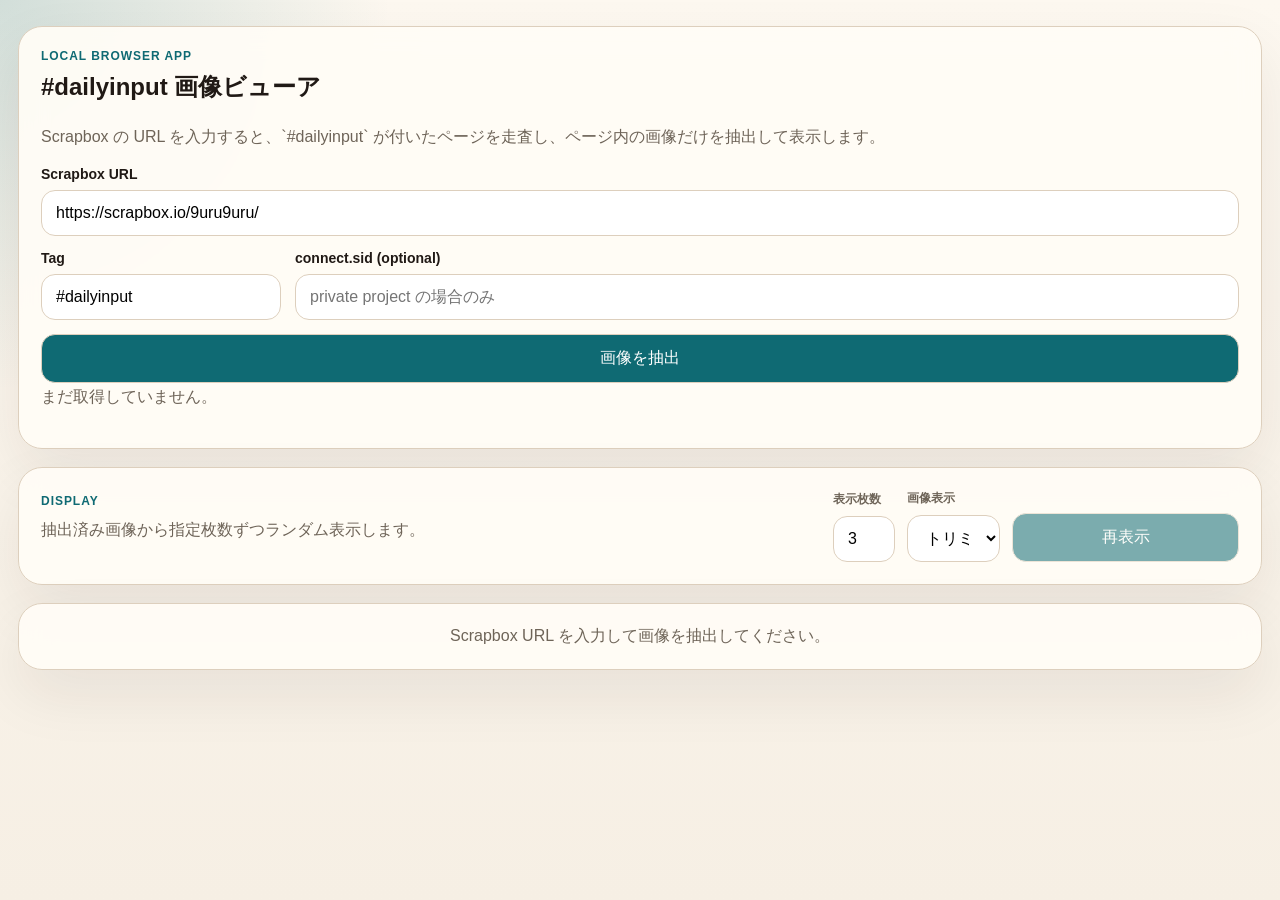
==== web-scraping-apps/projects/scrapbox-viewer/frontend/index.html @ 108a8893 "Add scrapbox viewer app" ====
<!doctype html>
<html lang="ja">
  <head>
    <meta charset="UTF-8" />
    <meta name="viewport" content="width=device-width, initial-scale=1.0" />
    <title>Scrapbox Daily Input Images</title>
    <link rel="stylesheet" href="./style.css" />
  </head>
  <body>
    <main class="app-shell">
      <section class="panel hero">
        <p class="eyebrow">Local Browser App</p>
        <h1>#dailyinput 画像ビューア</h1>
        <p class="lead">
          Scrapbox の URL を入力すると、`#dailyinput` が付いたページを走査し、ページ内の画像だけを抽出して表示します。
        </p>

        <form id="fetch-form" class="fetch-form">
          <label>
            <span>Scrapbox URL</span>
            <input id="url-input" name="url" type="url" value="https://scrapbox.io/9uru9uru/" placeholder="https://scrapbox.io/your-project" required />
          </label>

          <div class="input-grid">
            <label>
              <span>Tag</span>
              <input id="tag-input" name="tag" type="text" value="#dailyinput" />
            </label>

            <label>
              <span>connect.sid (optional)</span>
              <input id="sid-input" name="sid" type="password" placeholder="private project の場合のみ" />
            </label>
          </div>

          <button id="submit-button" type="submit">画像を抽出</button>
        </form>

        <p id="status" class="status">まだ取得していません。</p>
      </section>

      <section class="panel controls">
        <div class="controls-copy">
          <p class="eyebrow">Display</p>
          <p class="meta">抽出済み画像から指定枚数ずつランダム表示します。</p>
        </div>
        <div class="controls-actions">
          <label class="count-control">
            <span>表示枚数</span>
            <input id="display-count-input" type="number" min="1" max="30" value="3" />
          </label>
          <label class="fit-control">
            <span>画像表示</span>
            <select id="image-fit-select">
              <option value="cover">トリミングあり</option>
              <option value="contain">トリミングなし</option>
            </select>
          </label>
          <button id="shuffle-button" type="button" disabled>再表示</button>
        </div>
      </section>

      <section id="gallery" class="gallery" aria-live="polite">
        <article class="empty-state panel">
          Scrapbox URL を入力して画像を抽出してください。
        </article>
      </section>
    </main>

    <script src="./app.js"></script>
  </body>
</html>
---- web-scraping-apps/projects/scrapbox-viewer/frontend/style.css ----
:root {
  --bg: #f6efe4;
  --panel: rgba(255, 252, 246, 0.94);
  --line: #ddcfbd;
  --text: #201915;
  --muted: #6e6458;
  --accent: #0f6a73;
  --accent-strong: #0b4f55;
  --accent-soft: #dff1f2;
  --shadow: 0 24px 60px rgba(32, 25, 21, 0.08);
}

* {
  box-sizing: border-box;
}

body {
  margin: 0;
  min-height: 100vh;
  color: var(--text);
  font-family: "Hiragino Sans", "Yu Gothic", sans-serif;
  background:
    radial-gradient(circle at top left, rgba(15, 106, 115, 0.18), transparent 25%),
    linear-gradient(180deg, #fdf8f0 0%, var(--bg) 100%);
}

.app-shell {
  width: min(1280px, 100%);
  margin: 0 auto;
  padding: 26px 18px 40px;
}

.panel {
  background: var(--panel);
  border: 1px solid var(--line);
  border-radius: 24px;
  padding: 22px;
  box-shadow: var(--shadow);
  backdrop-filter: blur(14px);
}

.hero {
  margin-bottom: 18px;
}

.controls {
  margin-bottom: 18px;
  display: flex;
  align-items: center;
  justify-content: space-between;
  gap: 16px;
}

.controls-copy {
  min-width: 0;
}

.controls-actions {
  display: flex;
  align-items: end;
  gap: 12px;
}

.count-control {
  width: 120px;
}

.fit-control {
  width: 180px;
}

.count-control span {
  display: block;
  margin-bottom: 8px;
  color: var(--muted);
  font-size: 12px;
  font-weight: 700;
}

.fit-control span {
  display: block;
  margin-bottom: 8px;
  color: var(--muted);
  font-size: 12px;
  font-weight: 700;
}

.eyebrow {
  margin: 0 0 8px;
  color: var(--accent);
  font-size: 12px;
  font-weight: 800;
  letter-spacing: 0.08em;
  text-transform: uppercase;
}

h1,
h2,
p {
  margin-top: 0;
}

.lead,
.status,
.meta {
  color: var(--muted);
  line-height: 1.7;
}

.fetch-form,
.input-grid {
  display: grid;
  gap: 14px;
}

.input-grid {
  grid-template-columns: 240px minmax(0, 1fr);
}

label span {
  display: block;
  margin-bottom: 8px;
  font-size: 14px;
  font-weight: 700;
}

input,
button,
select {
  width: 100%;
  border: 1px solid var(--line);
  border-radius: 14px;
  font: inherit;
}

input,
select {
  padding: 13px 14px;
  background: #fff;
}

button,
.page-link {
  padding: 13px 16px;
  color: #fff;
  background: var(--accent);
  cursor: pointer;
  text-decoration: none;
}

button:hover,
.page-link:hover {
  background: var(--accent-strong);
}

button:disabled {
  cursor: default;
  opacity: 0.55;
}

.gallery {
  display: grid;
  grid-template-columns: repeat(auto-fit, minmax(280px, 1fr));
  gap: 20px;
}

.image-card {
  overflow: hidden;
  border: 1px solid var(--line);
  border-radius: 24px;
  background: rgba(255, 255, 255, 0.72);
  box-shadow: var(--shadow);
}

.image-link {
  display: block;
  background: #f3ede3;
}

.gallery-image {
  display: block;
  width: 100%;
  aspect-ratio: 4 / 5;
  object-fit: cover;
}

:root[data-image-fit="contain"] .gallery-image {
  object-fit: contain;
  background: #f8f5ef;
}

.image-caption {
  padding: 12px 14px 14px;
}

.image-title {
  display: inline-block;
  margin-bottom: 8px;
  color: var(--text);
  font-size: 14px;
  font-weight: 700;
  text-decoration: none;
}

.image-title:hover {
  color: var(--accent-strong);
}

.image-fallback {
  min-height: 280px;
  padding: 18px;
  display: grid;
  place-items: center;
  text-align: center;
  color: var(--muted);
  background: #fff;
}

.image-fallback a {
  color: var(--accent-strong);
  word-break: break-all;
}

.empty-state {
  text-align: center;
  color: var(--muted);
}

@media (max-width: 900px) {
  .input-grid {
    grid-template-columns: 1fr;
  }

  .controls,
  .controls-actions {
    flex-direction: column;
    align-items: stretch;
  }

  .count-control {
    width: 100%;
  }

  .fit-control {
    width: 100%;
  }
}
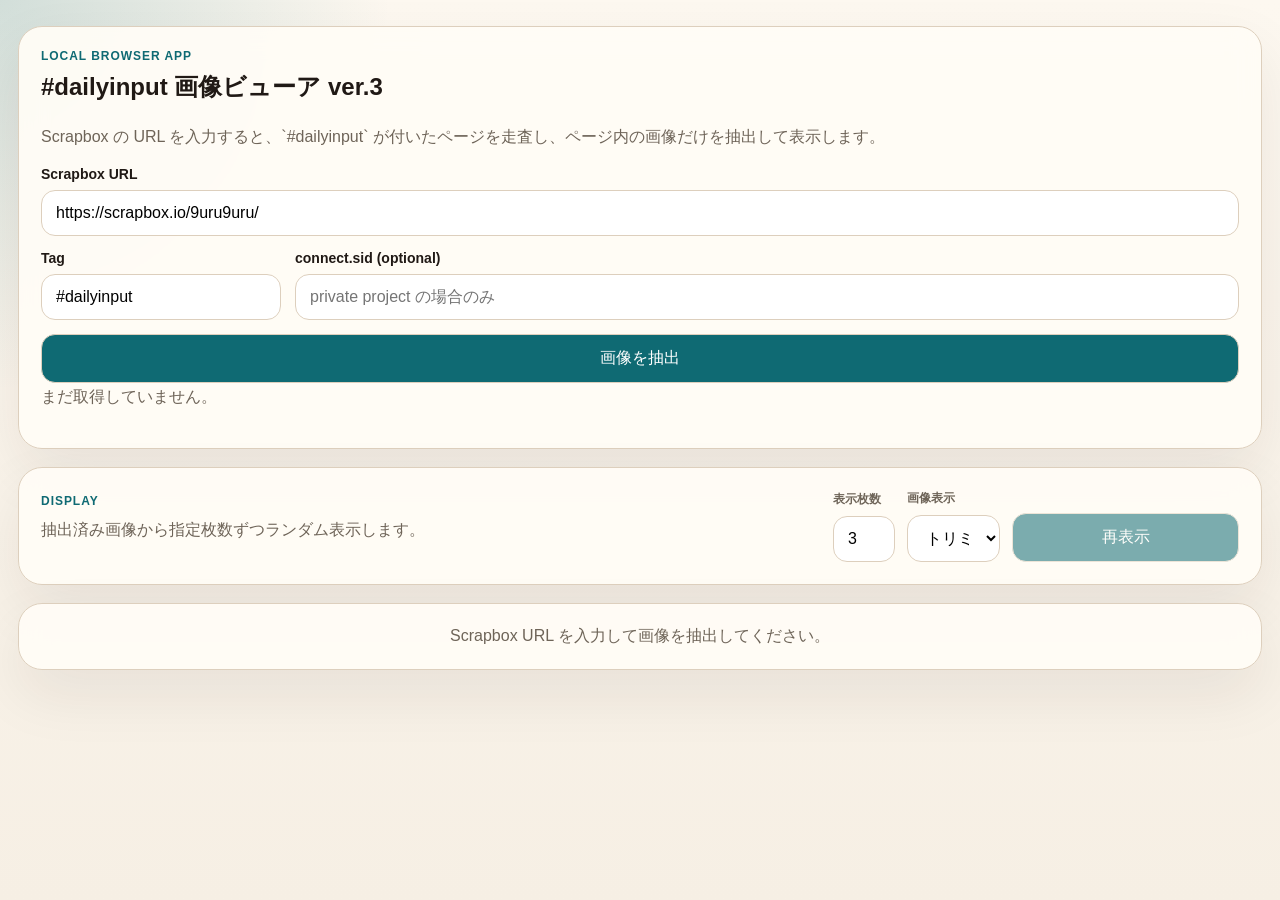
==== commit a0400b01: "Fix Render host binding" ====
--- a/web-scraping-apps/projects/scrapbox-viewer/frontend/index.html
+++ b/web-scraping-apps/projects/scrapbox-viewer/frontend/index.html
@@ -3,14 +3,14 @@
   <head>
     <meta charset="UTF-8" />
     <meta name="viewport" content="width=device-width, initial-scale=1.0" />
-    <title>Scrapbox Daily Input Images</title>
+    <title>Scrapbox Daily Input Images ver.3</title>
     <link rel="stylesheet" href="./style.css" />
   </head>
   <body>
     <main class="app-shell">
       <section class="panel hero">
         <p class="eyebrow">Local Browser App</p>
-        <h1>#dailyinput 画像ビューア</h1>
+        <h1>#dailyinput 画像ビューア ver.3</h1>
         <p class="lead">
           Scrapbox の URL を入力すると、`#dailyinput` が付いたページを走査し、ページ内の画像だけを抽出して表示します。
         </p>
--- a/web-scraping-apps/projects/scrapbox-viewer/frontend/style.css
+++ b/web-scraping-apps/projects/scrapbox-viewer/frontend/style.css
@@ -173,8 +173,10 @@
 }
 
 .image-link {
+  position: relative;
   display: block;
   background: #f3ede3;
+  overflow: hidden;
 }
 
 .gallery-image {
@@ -182,6 +184,42 @@
   width: 100%;
   aspect-ratio: 4 / 5;
   object-fit: cover;
+  position: relative;
+  z-index: 1;
+  transition: filter 140ms ease, transform 140ms ease;
+}
+
+.image-tooltip {
+  position: absolute;
+  left: 12px;
+  right: 12px;
+  bottom: 12px;
+  padding: 10px 12px;
+  border-radius: 14px;
+  background: rgba(32, 25, 21, 0.82);
+  color: #fff;
+  font-size: 12px;
+  line-height: 1.5;
+  opacity: 0;
+  transform: translateY(6px);
+  transition: opacity 140ms ease, transform 140ms ease;
+  pointer-events: none;
+  z-index: 2;
+}
+
+.image-link:hover .image-tooltip {
+  opacity: 1;
+  transform: translateY(0);
+}
+
+.image-card:hover .image-tooltip {
+  opacity: 1;
+  transform: translateY(0);
+}
+
+.image-link:hover .gallery-image,
+.image-card:hover .gallery-image {
+  filter: brightness(0.72);
 }
 
 :root[data-image-fit="contain"] .gallery-image {
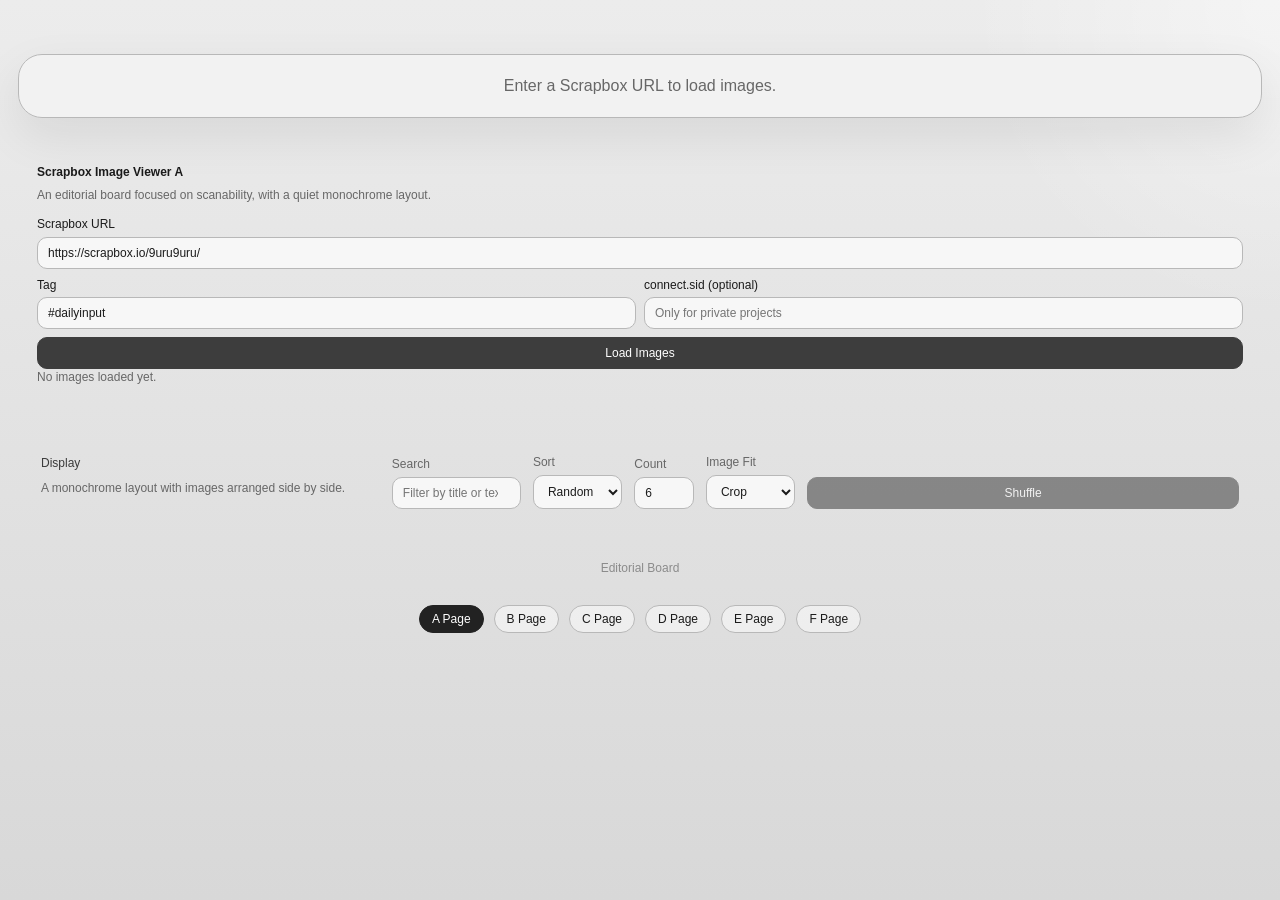
==== commit 8711d04f: "Add Page F random image layout with prefetch" ====
--- a/web-scraping-apps/projects/scrapbox-viewer/frontend/index.html
+++ b/web-scraping-apps/projects/scrapbox-viewer/frontend/index.html
@@ -6,13 +6,29 @@
     <title>Scrapbox Daily Input Images ver.3</title>
     <link rel="stylesheet" href="./style.css" />
   </head>
-  <body>
+  <body data-page-mode="b" data-page-key="a" data-view-mode="a">
     <main class="app-shell">
+      <section id="gallery" class="gallery" aria-live="polite">
+        <article class="empty-state panel">
+          Enter a Scrapbox URL to load images.
+        </article>
+      </section>
+
+      <section id="summary-panel" class="panel summary-panel" hidden>
+        <div class="summary-header">
+          <div>
+            <p class="eyebrow">Summary</p>
+            <h2 id="summary-title">Results</h2>
+          </div>
+          <p id="summary-timestamp" class="summary-timestamp"></p>
+        </div>
+        <div id="summary-stats" class="summary-stats"></div>
+      </section>
+
       <section class="panel hero">
-        <p class="eyebrow">Local Browser App</p>
-        <h1>#dailyinput 画像ビューア ver.3</h1>
+        <h1>Scrapbox Image Viewer A</h1>
         <p class="lead">
-          Scrapbox の URL を入力すると、`#dailyinput` が付いたページを走査し、ページ内の画像だけを抽出して表示します。
+          An editorial board focused on scanability, with a quiet monochrome layout.
         </p>
 
         <form id="fetch-form" class="fetch-form">
@@ -29,42 +45,60 @@
 
             <label>
               <span>connect.sid (optional)</span>
-              <input id="sid-input" name="sid" type="password" placeholder="private project の場合のみ" />
+              <input id="sid-input" name="sid" type="password" placeholder="Only for private projects" />
             </label>
           </div>
 
-          <button id="submit-button" type="submit">画像を抽出</button>
+          <button id="submit-button" type="submit">Load Images</button>
         </form>
 
-        <p id="status" class="status">まだ取得していません。</p>
+        <p id="status" class="status">No images loaded yet.</p>
       </section>
 
       <section class="panel controls">
         <div class="controls-copy">
           <p class="eyebrow">Display</p>
-          <p class="meta">抽出済み画像から指定枚数ずつランダム表示します。</p>
+          <p id="controls-meta" class="meta">Show a random selection from the extracted images.</p>
         </div>
         <div class="controls-actions">
+          <label class="search-control">
+            <span>Search</span>
+            <input id="search-input" type="search" placeholder="Filter by title or text" />
+          </label>
+          <label class="sort-control">
+            <span>Sort</span>
+            <select id="sort-select">
+              <option value="random">Random</option>
+              <option value="updated-desc">Recently updated</option>
+              <option value="created-desc">Recently created</option>
+              <option value="title-asc">Title</option>
+            </select>
+          </label>
           <label class="count-control">
-            <span>表示枚数</span>
-            <input id="display-count-input" type="number" min="1" max="30" value="3" />
+            <span>Count</span>
+            <input id="display-count-input" type="number" min="1" max="30" value="6" />
           </label>
           <label class="fit-control">
-            <span>画像表示</span>
+            <span>Image Fit</span>
             <select id="image-fit-select">
-              <option value="cover">トリミングあり</option>
-              <option value="contain">トリミングなし</option>
+              <option value="cover">Crop</option>
+              <option value="contain">Contain</option>
             </select>
           </label>
-          <button id="shuffle-button" type="button" disabled>再表示</button>
+          <button id="shuffle-button" type="button" disabled>Shuffle</button>
         </div>
       </section>
 
-      <section id="gallery" class="gallery" aria-live="polite">
-        <article class="empty-state panel">
-          Scrapbox URL を入力して画像を抽出してください。
-        </article>
-      </section>
+      <p class="page-b-kicker page-b-footer-note">Editorial Board</p>
+
+      <nav class="page-nav" aria-label="View pages">
+        <a class="page-nav-link is-current" href="./index.html">A Page</a>
+        <a class="page-nav-link" href="./page-b.html">B Page</a>
+        <a class="page-nav-link" href="./page-c.html">C Page</a>
+        <a class="page-nav-link" href="./page-d.html">D Page</a>
+        <a class="page-nav-link" href="./page-e.html">E Page</a>
+        <a class="page-nav-link" href="./page-f.html">F Page</a>
+      </nav>
     </main>
 
     <script src="./app.js"></script>
--- a/web-scraping-apps/projects/scrapbox-viewer/frontend/style.css
+++ b/web-scraping-apps/projects/scrapbox-viewer/frontend/style.css
@@ -24,6 +24,106 @@
     linear-gradient(180deg, #fdf8f0 0%, var(--bg) 100%);
 }
 
+body[data-page-mode="b"] {
+  --bg: #d8d8d8;
+  --panel: rgba(242, 242, 242, 0.96);
+  --line: #b8b8b8;
+  --text: #1b1b1b;
+  --muted: #676767;
+  --accent: #3b3b3b;
+  --accent-strong: #111111;
+  --accent-soft: #e8e8e8;
+  --shadow: 0 18px 48px rgba(0, 0, 0, 0.08);
+  background:
+    radial-gradient(circle at top right, rgba(255, 255, 255, 0.45), transparent 20%),
+    linear-gradient(180deg, #ececec 0%, var(--bg) 100%);
+}
+
+body[data-page-mode="b"] .app-shell {
+  padding-top: 54px;
+  padding-bottom: 28px;
+}
+
+body[data-page-key="d"] .app-shell {
+  width: 100%;
+  max-width: none;
+  padding-left: 0;
+  padding-right: 0;
+}
+
+body[data-page-key="d"] #gallery {
+  width: 100vw;
+  margin-left: calc(50% - 50vw);
+  display: flex;
+  justify-content: center;
+}
+
+body[data-page-key="e"] .app-shell {
+  width: min(1500px, 100%);
+}
+
+.e-lab {
+  margin-top: 18px;
+  background: transparent;
+  border-color: transparent;
+  box-shadow: none;
+  backdrop-filter: none;
+  padding: 0;
+}
+
+.e-wall-frame {
+  margin-top: 18px;
+  margin-bottom: 22px;
+  display: flex;
+  justify-content: center;
+}
+
+.e-lab-header {
+  margin-bottom: 18px;
+  display: flex;
+  align-items: end;
+  justify-content: space-between;
+  gap: 16px;
+}
+
+.e-reroll-button {
+  width: auto;
+  min-width: 140px;
+}
+
+.wall-surface {
+  position: relative;
+  width: min(88vw, 1560px);
+  aspect-ratio: 2.35 / 1;
+  border: 2px solid rgba(70, 70, 70, 0.18);
+  background: rgba(255, 255, 255, 0.18);
+  overflow: hidden;
+}
+
+.bounding-box {
+  position: absolute;
+  display: grid;
+  place-items: center;
+  color: #111;
+  font-size: 28px;
+  font-weight: 700;
+  background: rgba(216, 231, 255, 0.92);
+  border: 2px solid #5f7fb5;
+  box-shadow: 0 16px 32px rgba(0, 0, 0, 0.08);
+}
+
+body[data-page-mode="c"] {
+  --bg: #f3ece8;
+  --panel: rgba(255, 250, 247, 0.94);
+  --line: #dcc9be;
+  --accent: #a14f2d;
+  --accent-strong: #7c3b1f;
+  --accent-soft: #f5e2d8;
+  background:
+    radial-gradient(circle at top center, rgba(161, 79, 45, 0.2), transparent 24%),
+    linear-gradient(180deg, #fff8f4 0%, var(--bg) 100%);
+}
+
 .app-shell {
   width: min(1280px, 100%);
   margin: 0 auto;
@@ -39,8 +139,91 @@
   backdrop-filter: blur(14px);
 }
 
+.page-nav {
+  margin-top: 22px;
+  display: flex;
+  justify-content: center;
+  gap: 10px;
+  flex-wrap: wrap;
+}
+
+.page-nav-link {
+  padding: 6px 12px;
+  border: 1px solid var(--line);
+  border-radius: 999px;
+  color: var(--text);
+  text-decoration: none;
+  background: rgba(255, 255, 255, 0.5);
+  font-size: 12px;
+  line-height: 1.2;
+  transition: background 140ms ease, color 140ms ease, border-color 140ms ease;
+}
+
+.page-nav-link:hover,
+.page-nav-link.is-current {
+  color: #fff;
+  background: var(--accent);
+  border-color: var(--accent);
+}
+
+body[data-page-mode="b"] .page-nav-link {
+  background: rgba(255, 255, 255, 0.5);
+}
+
+body[data-page-mode="b"] .page-nav-link:hover,
+body[data-page-mode="b"] .page-nav-link.is-current {
+  color: #fff;
+  background: #222;
+  border-color: #222;
+}
+
 .hero {
   margin-bottom: 18px;
+}
+
+.summary-panel {
+  margin-bottom: 18px;
+}
+
+.summary-header {
+  display: flex;
+  align-items: start;
+  justify-content: space-between;
+  gap: 16px;
+  margin-bottom: 16px;
+}
+
+.summary-timestamp {
+  margin-bottom: 0;
+  color: var(--muted);
+  font-size: 13px;
+}
+
+.summary-stats {
+  display: grid;
+  grid-template-columns: repeat(4, minmax(0, 1fr));
+  gap: 12px;
+}
+
+.summary-stat {
+  padding: 16px;
+  border: 1px solid var(--line);
+  border-radius: 18px;
+  background: rgba(255, 255, 255, 0.68);
+}
+
+.summary-label,
+.image-meta {
+  display: block;
+  color: var(--muted);
+  font-size: 12px;
+}
+
+.summary-value {
+  display: block;
+  margin-top: 6px;
+  font-size: 26px;
+  line-height: 1.1;
 }
 
 .controls {
@@ -61,6 +244,18 @@
   gap: 12px;
 }
 
+.search-control {
+  width: 260px;
+}
+
+.sort-control {
+  width: 180px;
+}
+
+.layout-control {
+  width: 170px;
+}
+
 .count-control {
   width: 120px;
 }
@@ -78,6 +273,16 @@
 }
 
 .fit-control span {
+  display: block;
+  margin-bottom: 8px;
+  color: var(--muted);
+  font-size: 12px;
+  font-weight: 700;
+}
+
+.search-control span,
+.sort-control span,
+.layout-control span {
   display: block;
   margin-bottom: 8px;
   color: var(--muted);
@@ -92,6 +297,19 @@
   font-weight: 800;
   letter-spacing: 0.08em;
   text-transform: uppercase;
+}
+
+.page-b-kicker {
+  color: #8b8b8b;
+  font-size: 14px;
+  font-weight: 400;
+  letter-spacing: 0;
+  text-transform: none;
+}
+
+.page-b-footer-note {
+  margin: 22px 0 10px;
+  text-align: center;
 }
 
 h1,
@@ -153,6 +371,39 @@
   background: var(--accent-strong);
 }
 
+body[data-page-mode="b"] input,
+body[data-page-mode="b"] select {
+  background: #f7f7f7;
+  color: #1b1b1b;
+  padding: 8px 10px;
+  font-size: 12px;
+  border-radius: 10px;
+}
+
+body[data-page-mode="b"] button,
+body[data-page-mode="b"] .page-link {
+  color: #fff;
+  background: #3d3d3d;
+  border-color: #3d3d3d;
+  padding: 8px 10px;
+  font-size: 12px;
+  border-radius: 10px;
+}
+
+body[data-page-mode="b"] button:hover,
+body[data-page-mode="b"] .page-link:hover {
+  background: #181818;
+  border-color: #181818;
+}
+
+body[data-page-mode="b"] .image-link,
+body[data-page-mode="b"] .image-link:hover,
+body[data-page-mode="b"] .image-link:focus,
+body[data-page-mode="b"] .image-link:active {
+  background: transparent;
+  border-color: transparent;
+}
+
 button:disabled {
   cursor: default;
   opacity: 0.55;
@@ -172,11 +423,33 @@
   box-shadow: var(--shadow);
 }
 
+.gallery[data-view-mode="b"] {
+  grid-template-columns: repeat(2, minmax(0, 1fr));
+  align-items: start;
+  grid-auto-rows: 1fr;
+}
+
+.gallery[data-view-mode="a"] {
+  grid-template-columns: repeat(auto-fit, minmax(220px, 1fr));
+  align-items: start;
+  grid-auto-rows: 1fr;
+  gap: 26px 22px;
+}
+
+.gallery[data-view-mode="c"] {
+  display: block;
+}
+
 .image-link {
   position: relative;
   display: block;
   background: #f3ede3;
   overflow: hidden;
+  width: 100%;
+  padding: 0;
+  border: 0;
+  text-align: left;
+  appearance: none;
 }
 
 .gallery-image {
@@ -222,6 +495,11 @@
   filter: brightness(0.72);
 }
 
+body[data-page-mode="b"] .image-link:hover .gallery-image,
+body[data-page-mode="b"] .image-card:hover .gallery-image {
+  filter: none;
+}
+
 :root[data-image-fit="contain"] .gallery-image {
   object-fit: contain;
   background: #f8f5ef;
@@ -229,6 +507,387 @@
 
 .image-caption {
   padding: 12px 14px 14px;
+}
+
+.image-card-list {
+  display: grid;
+  grid-template-columns: minmax(220px, 320px) minmax(0, 1fr);
+  align-items: stretch;
+}
+
+.image-card-list .image-link {
+  height: 100%;
+}
+
+.image-card-list .gallery-image {
+  height: 100%;
+  min-height: 220px;
+}
+
+.image-card-list .image-caption {
+  padding: 18px;
+  display: flex;
+  flex-direction: column;
+  justify-content: center;
+}
+
+.image-card-top {
+  display: flex;
+  align-items: stretch;
+  min-height: 100%;
+  height: 100%;
+  aspect-ratio: 1 / 1;
+}
+
+.image-card-top .image-link {
+  height: 100%;
+}
+
+.image-card-top .gallery-image {
+  min-height: 0;
+  height: auto;
+  aspect-ratio: auto;
+}
+
+.image-card-top .image-caption {
+  display: block;
+  padding: 14px 16px 18px;
+}
+
+.image-card-a {
+  background: transparent;
+  border-color: transparent;
+  box-shadow: none;
+  aspect-ratio: auto;
+}
+
+.image-card-a .image-link {
+  background: transparent;
+  display: flex;
+  align-items: center;
+  justify-content: center;
+  padding: 8px;
+}
+
+.image-card-a .gallery-image {
+  width: auto;
+  height: auto;
+  max-width: 100%;
+  max-height: 100%;
+  object-fit: contain;
+  border-radius: 18px;
+  transform: translate(var(--drift-x, 0), var(--drift-y, 0)) rotate(var(--tilt, 0deg));
+}
+
+.image-card-a .image-caption {
+  display: none;
+}
+
+.gallery[data-view-mode="a"][data-layout-mode="drift"] .image-card-a {
+  transform: translateY(var(--lift, 0));
+}
+
+.gallery[data-view-mode="a"][data-layout-mode="stagger"] {
+  grid-template-columns: repeat(auto-fit, minmax(180px, 1fr));
+  grid-auto-rows: 110px;
+  gap: 18px;
+}
+
+.gallery[data-view-mode="a"][data-layout-mode="stagger"] .image-card-a {
+  grid-column: span var(--col-span, 1);
+  grid-row: span var(--row-span, 1);
+  align-self: stretch;
+}
+
+.gallery[data-view-mode="a"][data-layout-mode="stagger"] .image-card-a .image-link {
+  height: 100%;
+  padding: 10px;
+}
+
+.gallery[data-view-mode="a"][data-layout-mode="stagger"] .image-card-a .gallery-image {
+  width: 100%;
+  height: 100%;
+  max-width: none;
+  max-height: none;
+  object-fit: cover;
+  transform: none;
+}
+
+.gallery[data-view-mode="a"][data-layout-mode="float"] {
+  grid-template-columns: repeat(auto-fit, minmax(200px, 1fr));
+  gap: 34px 28px;
+}
+
+.gallery[data-view-mode="a"][data-layout-mode="float"] .image-card-a {
+  transform: translate(var(--drift-x, 0), var(--lift, 0));
+}
+
+.gallery[data-view-mode="a"][data-layout-mode="float"] .image-card-a .gallery-image {
+  transform: rotate(var(--tilt, 0deg)) scale(var(--scale, 1));
+}
+
+.gallery[data-view-mode="a"][data-layout-mode="yshuffle"] {
+  display: block;
+}
+
+.gallery[data-view-mode="a"][data-layout-mode="gridpick"] {
+  display: block;
+}
+
+.gridpick-frame {
+  width: min(100%, 1100px);
+  margin: 0 auto;
+  aspect-ratio: 4 / 3;
+  position: relative;
+  display: grid;
+  grid-template-columns: repeat(5, 1fr);
+  grid-template-rows: repeat(5, 1fr);
+  gap: 18px;
+  padding: 18px;
+  border: 2px dashed rgba(70, 70, 70, 0.85);
+  border-radius: 18px;
+  background: rgba(255, 255, 255, 0.22);
+}
+
+.gridpick-frame::before {
+  content: "";
+  position: absolute;
+  inset: 0;
+  pointer-events: none;
+  background-image:
+    repeating-linear-gradient(
+      to right,
+      transparent 0,
+      transparent calc(20% - 1px),
+      rgba(70, 70, 70, 0.55) calc(20% - 1px),
+      rgba(70, 70, 70, 0.55) 20%
+    ),
+    repeating-linear-gradient(
+      to bottom,
+      transparent 0,
+      transparent calc(20% - 1px),
+      rgba(70, 70, 70, 0.55) calc(20% - 1px),
+      rgba(70, 70, 70, 0.55) 20%
+    );
+  background-size: calc(100% / 5) 100%, 100% calc(100% / 5);
+  background-position: 0 0, 0 0;
+  background-repeat: repeat;
+  opacity: 1;
+  border-radius: 12px;
+}
+
+.image-card-gridpick {
+  align-self: stretch;
+  justify-self: stretch;
+  width: 100%;
+  height: 100%;
+}
+
+.gridpick-cell {
+  border: 2px dashed rgba(70, 70, 70, 0.9);
+  border-radius: 10px;
+  display: grid;
+  place-items: center;
+  background: rgba(255, 255, 255, 0.45);
+  color: rgba(30, 30, 30, 0.88);
+  font-size: 14px;
+  font-weight: 600;
+}
+
+.image-card-gridpick .image-link {
+  width: 100%;
+  height: 100%;
+  padding: 4px;
+}
+
+.image-card-gridpick .gallery-image {
+  width: 100%;
+  height: 100%;
+  max-width: none;
+  max-height: none;
+  object-fit: contain;
+  transform: none;
+}
+
+.freeform-wall {
+  position: relative;
+  width: 100%;
+}
+
+.image-card-freeform {
+  position: absolute;
+  width: clamp(150px, 15vw, 240px);
+  transform: translateX(calc(-50% + var(--free-x, 0px)));
+}
+
+.image-card-freeform .image-link {
+  padding: 0;
+}
+
+.image-card-freeform .gallery-image {
+  width: 100%;
+  max-width: 100%;
+  max-height: none;
+  transform: rotate(var(--free-rotate, 0deg)) scale(var(--free-scale, 1));
+  box-shadow: 0 16px 32px rgba(0, 0, 0, 0.08);
+}
+
+body[data-page-mode="b"] .image-card {
+  background: transparent;
+  border-color: transparent;
+  box-shadow: none;
+  height: 100%;
+}
+
+body[data-page-mode="b"] .image-link {
+  background: transparent;
+  display: flex;
+  align-items: center;
+  justify-content: center;
+  height: 100%;
+  padding: 18px;
+}
+
+body[data-page-mode="b"] .image-tooltip {
+  background: rgba(255, 255, 255, 0.78);
+  color: #1b1b1b;
+  font-size: 13px;
+}
+
+body[data-page-mode="b"] .gallery-image {
+  max-width: 100%;
+  max-height: 100%;
+  width: auto;
+  height: auto;
+  aspect-ratio: auto;
+  object-fit: contain;
+  border-radius: 18px;
+}
+
+body[data-page-mode="b"] .image-caption {
+  display: none;
+}
+
+body[data-page-mode="b"] .hero {
+  padding: 18px;
+  background: transparent;
+  border-color: transparent;
+  box-shadow: none;
+  backdrop-filter: none;
+  margin-top: 28px;
+  margin-bottom: 10px;
+}
+
+body[data-page-mode="b"] .controls,
+body[data-page-mode="b"] .summary-panel {
+  background: transparent;
+  border-color: transparent;
+  box-shadow: none;
+  backdrop-filter: none;
+}
+
+body[data-page-mode="b"] .summary-panel {
+  padding: 8px 0 4px;
+  margin-bottom: 18px;
+}
+
+body[data-page-mode="b"] .summary-header {
+  margin-bottom: 8px;
+  gap: 8px;
+}
+
+body[data-page-mode="b"] .summary-title,
+body[data-page-mode="b"] #summary-title {
+  font-size: 12px;
+  line-height: 1.4;
+  font-weight: 600;
+}
+
+body[data-page-mode="b"] .summary-timestamp {
+  font-size: 12px;
+}
+
+body[data-page-mode="b"] .summary-stats {
+  display: block;
+}
+
+body[data-page-mode="b"] .summary-inline-text {
+  margin: 0;
+  color: var(--muted);
+  font-size: 12px;
+  line-height: 1.4;
+}
+
+body[data-page-mode="b"] .hero h1 {
+  font-size: 12px;
+  font-weight: 600;
+  margin-bottom: 8px;
+}
+
+body[data-page-mode="b"] .lead,
+body[data-page-mode="b"] .status,
+body[data-page-mode="b"] label span,
+body[data-page-mode="b"] .count-control span,
+body[data-page-mode="b"] .fit-control span,
+body[data-page-mode="b"] .search-control span,
+body[data-page-mode="b"] .sort-control span,
+body[data-page-mode="b"] .meta,
+body[data-page-mode="b"] .page-b-kicker,
+body[data-page-mode="b"] .eyebrow {
+  font-size: 12px;
+  line-height: 1.4;
+}
+
+body[data-page-mode="b"] .eyebrow {
+  letter-spacing: 0;
+  text-transform: none;
+  font-weight: 500;
+}
+
+body[data-page-mode="b"] .fetch-form,
+body[data-page-mode="b"] .input-grid {
+  gap: 8px;
+}
+
+body[data-page-mode="b"] .input-grid {
+  grid-template-columns: minmax(0, 1fr) minmax(0, 1fr);
+}
+
+body[data-page-mode="b"] label span {
+  margin-bottom: 4px;
+  font-weight: 500;
+}
+
+body[data-page-mode="b"] .gallery {
+  margin-bottom: 22px;
+}
+
+body[data-page-mode="b"] .controls {
+  margin-top: 14px;
+  margin-bottom: 28px;
+}
+
+body[data-page-mode="b"] .page-nav {
+  margin-top: 28px;
+}
+
+.image-card-spotlight .gallery-image {
+  aspect-ratio: 16 / 9;
+}
+
+.spotlight-layout {
+  display: grid;
+  gap: 20px;
+}
+
+.spotlight-grid {
+  display: grid;
+  grid-template-columns: repeat(auto-fit, minmax(220px, 1fr));
+  gap: 20px;
+}
+
+.image-card-compact .gallery-image {
+  aspect-ratio: 1 / 1;
 }
 
 .image-title {
@@ -242,6 +901,13 @@
 
 .image-title:hover {
   color: var(--accent-strong);
+}
+
+.image-context {
+  margin-bottom: 0;
+  color: var(--muted);
+  font-size: 13px;
+  line-height: 1.6;
 }
 
 .image-fallback {
@@ -265,6 +931,10 @@
 }
 
 @media (max-width: 900px) {
+  .summary-stats {
+    grid-template-columns: repeat(2, minmax(0, 1fr));
+  }
+
   .input-grid {
     grid-template-columns: 1fr;
   }
@@ -275,6 +945,9 @@
     align-items: stretch;
   }
 
+  .search-control,
+  .layout-control,
+  .sort-control,
   .count-control {
     width: 100%;
   }
@@ -282,4 +955,64 @@
   .fit-control {
     width: 100%;
   }
-}
+
+  .image-card-list {
+    grid-template-columns: 1fr;
+  }
+
+  .gallery[data-view-mode="b"] {
+    grid-template-columns: 1fr;
+    grid-auto-rows: 1fr;
+  }
+
+  .gallery[data-view-mode="a"] {
+    grid-template-columns: repeat(2, minmax(0, 1fr));
+  }
+
+  .gallery[data-view-mode="a"][data-layout-mode="stagger"] {
+    grid-template-columns: repeat(2, minmax(0, 1fr));
+    grid-auto-rows: 96px;
+  }
+
+  .gridpick-frame {
+    gap: 12px;
+  }
+
+  .image-card-freeform {
+    width: clamp(130px, 24vw, 220px);
+  }
+
+  .image-card-list .gallery-image {
+    min-height: 0;
+  }
+}
+
+@media (max-width: 640px) {
+  .gallery[data-view-mode="a"] {
+    grid-template-columns: 1fr;
+  }
+
+  .gallery[data-view-mode="a"][data-layout-mode="stagger"] {
+    grid-template-columns: 1fr;
+    grid-auto-rows: 120px;
+  }
+
+  .gridpick-frame {
+    width: 100%;
+    gap: 8px;
+  }
+
+  .image-card-freeform {
+    width: clamp(120px, 42vw, 200px);
+  }
+}
+
+@media (max-width: 640px) {
+  .summary-header {
+    flex-direction: column;
+  }
+
+  .summary-stats {
+    grid-template-columns: 1fr;
+  }
+}
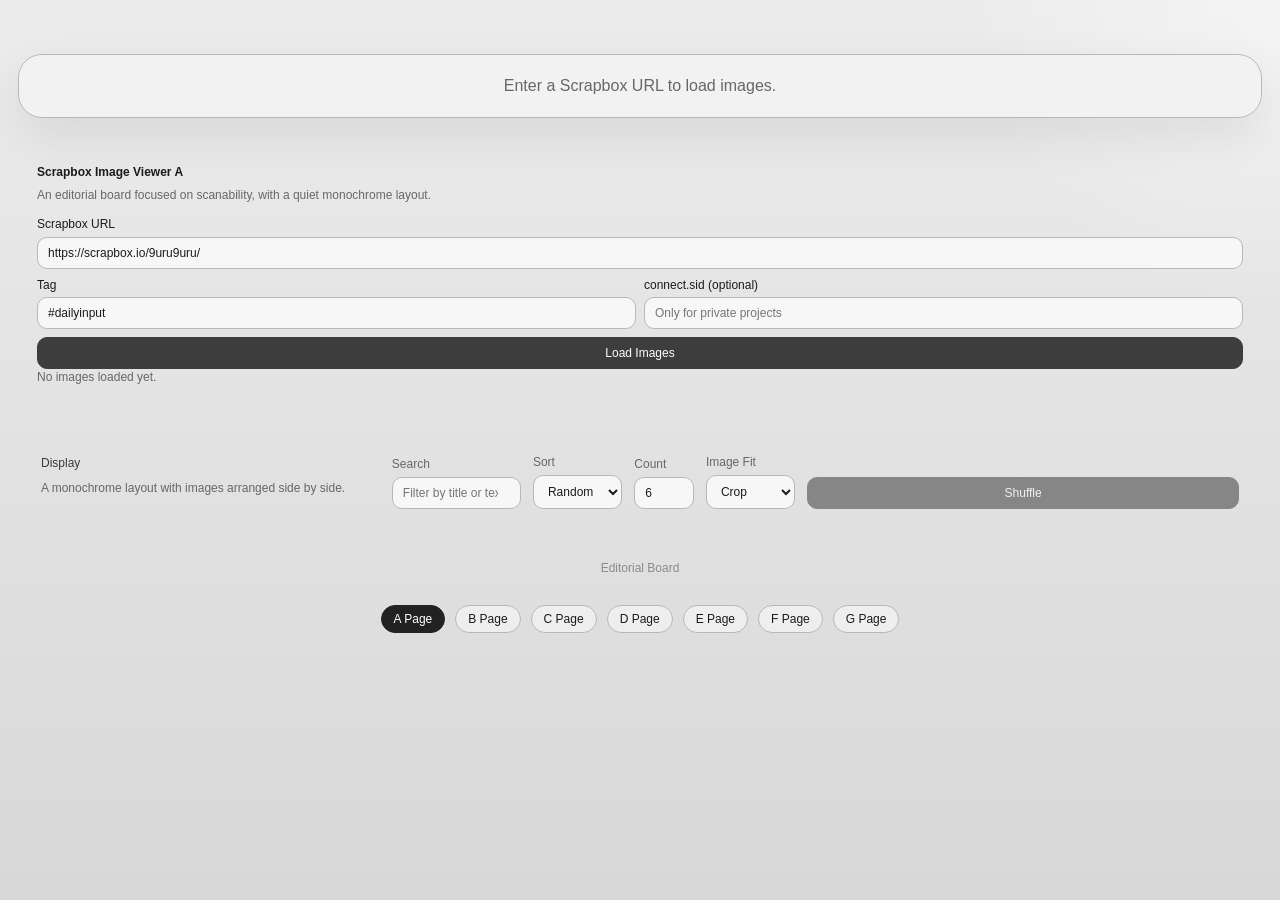
==== commit c698850b: "Update pages F/G and UI tweaks" ====
--- a/web-scraping-apps/projects/scrapbox-viewer/frontend/index.html
+++ b/web-scraping-apps/projects/scrapbox-viewer/frontend/index.html
@@ -98,6 +98,7 @@
         <a class="page-nav-link" href="./page-d.html">D Page</a>
         <a class="page-nav-link" href="./page-e.html">E Page</a>
         <a class="page-nav-link" href="./page-f.html">F Page</a>
+        <a class="page-nav-link" href="./page-g.html">G Page</a>
       </nav>
     </main>
 
--- a/web-scraping-apps/projects/scrapbox-viewer/frontend/style.css
+++ b/web-scraping-apps/projects/scrapbox-viewer/frontend/style.css
@@ -62,8 +62,18 @@
   width: min(1500px, 100%);
 }
 
+body[data-page-key="f"] .app-shell {
+  width: 100%;
+  max-width: none;
+  padding-left: 0;
+  padding-right: 0;
+}
+
 .e-lab {
   margin-top: 18px;
+  width: min(92vw, 1400px);
+  margin-left: auto;
+  margin-right: auto;
   background: transparent;
   border-color: transparent;
   box-shadow: none;
@@ -79,16 +89,48 @@
 }
 
 .e-lab-header {
-  margin-bottom: 18px;
+  margin-bottom: 10px;
   display: flex;
   align-items: end;
   justify-content: space-between;
   gap: 16px;
 }
 
+.e-mode-line {
+  margin-top: 6px;
+}
+
+.mode-toggle {
+  padding: 0;
+  border: none;
+  background: none;
+  color: inherit;
+  font: inherit;
+  cursor: pointer;
+  text-transform: lowercase;
+  text-decoration: underline;
+}
+
+.mode-toggle:hover,
+.mode-toggle:focus-visible {
+  text-decoration: underline;
+}
+
 .e-reroll-button {
-  width: auto;
-  min-width: 140px;
+  padding: 0;
+  border: none;
+  background: none;
+  color: inherit;
+  font: inherit;
+  cursor: pointer;
+  min-width: auto;
+  text-transform: none;
+  text-decoration: underline;
+}
+
+.e-reroll-button:hover,
+.e-reroll-button:focus-visible {
+  opacity: 0.7;
 }
 
 .wall-surface {
@@ -394,6 +436,21 @@
 body[data-page-mode="b"] .page-link:hover {
   background: #181818;
   border-color: #181818;
+}
+
+body[data-page-key="f"] input,
+body[data-page-key="f"] select {
+  background: transparent;
+  border: none;
+  border-bottom: 1px solid rgba(0, 0, 0, 0.35);
+  border-radius: 0;
+  padding: 6px 0;
+}
+
+body[data-page-key="f"] input:focus,
+body[data-page-key="f"] select:focus {
+  outline: none;
+  border-bottom-color: rgba(0, 0, 0, 0.7);
 }
 
 body[data-page-mode="b"] .image-link,
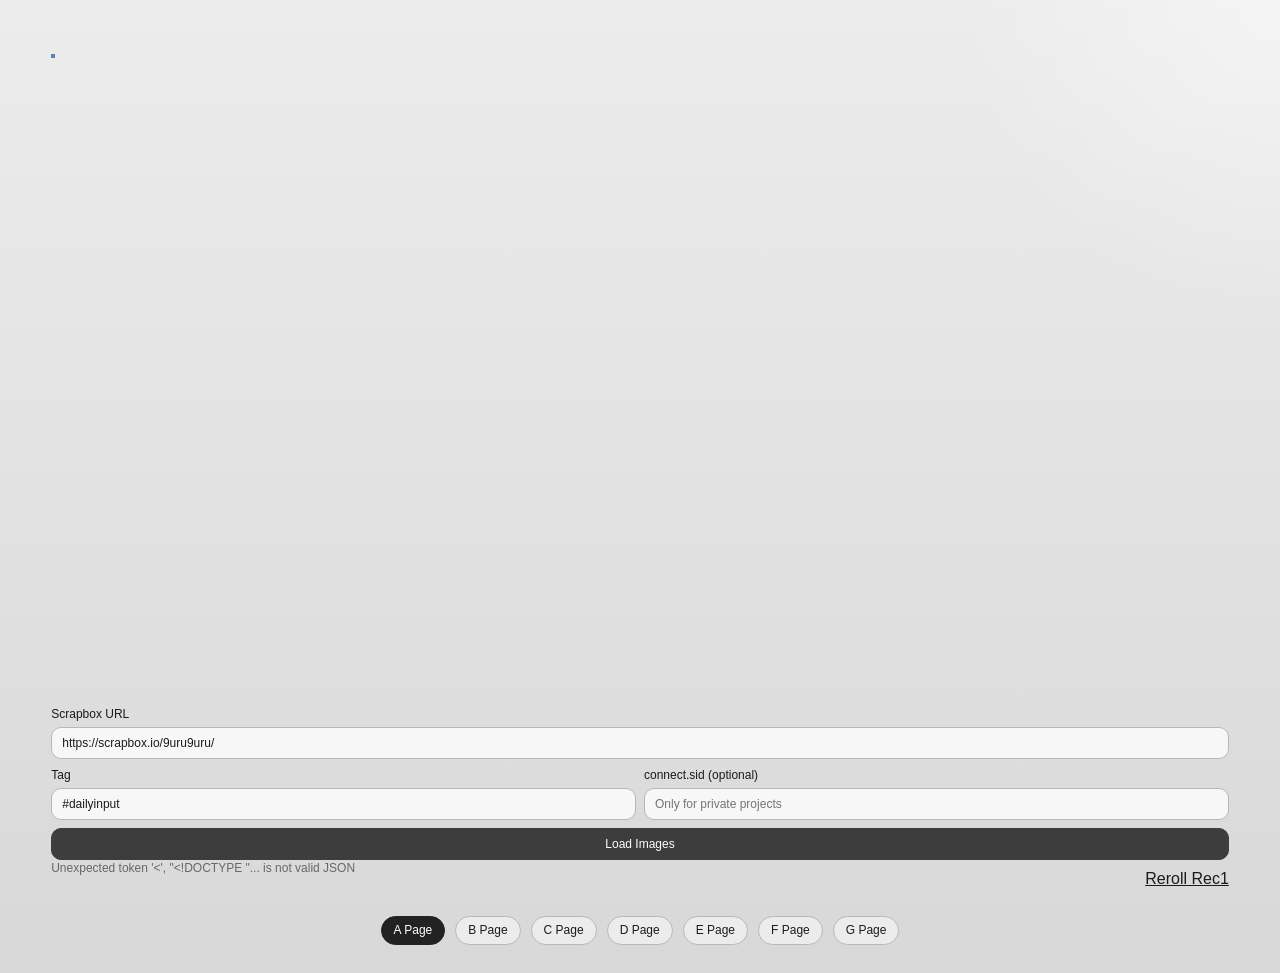
==== commit 7c44e4de: "Update pages F/G and UI tweaks" ====
--- a/web-scraping-apps/projects/scrapbox-viewer/frontend/index.html
+++ b/web-scraping-apps/projects/scrapbox-viewer/frontend/index.html
@@ -3,93 +3,49 @@
   <head>
     <meta charset="UTF-8" />
     <meta name="viewport" content="width=device-width, initial-scale=1.0" />
-    <title>Scrapbox Daily Input Images ver.3</title>
+    <title>Scrapbox Image Viewer A</title>
     <link rel="stylesheet" href="./style.css" />
   </head>
-  <body data-page-mode="b" data-page-key="a" data-view-mode="a">
+  <body data-page-mode="b" data-page-key="a">
     <main class="app-shell">
-      <section id="gallery" class="gallery" aria-live="polite">
-        <article class="empty-state panel">
-          Enter a Scrapbox URL to load images.
-        </article>
+      <section
+        id="gallery"
+        class="gallery"
+        aria-label="Wall surface"
+        style="width:100vw;margin-left:calc(50% - 50vw);display:flex;justify-content:center;"
+      >
+        <section
+          id="wall-surface"
+          class="wall-surface"
+          style="position:relative;width:clamp(320px,92vw,1400px);min-height:70vh;border:none;background:transparent;overflow:hidden;"
+        >
+          <div id="bounding-box" class="bounding-box"></div>
+        </section>
       </section>
 
-      <section id="summary-panel" class="panel summary-panel" hidden>
-        <div class="summary-header">
-          <div>
-            <p class="eyebrow">Summary</p>
-            <h2 id="summary-title">Results</h2>
-          </div>
-          <p id="summary-timestamp" class="summary-timestamp"></p>
-        </div>
-        <div id="summary-stats" class="summary-stats"></div>
-      </section>
-
-      <section class="panel hero">
-        <h1>Scrapbox Image Viewer A</h1>
-        <p class="lead">
-          An editorial board focused on scanability, with a quiet monochrome layout.
-        </p>
-
+      <section class="e-lab">
         <form id="fetch-form" class="fetch-form">
           <label>
             <span>Scrapbox URL</span>
-            <input id="url-input" name="url" type="url" value="https://scrapbox.io/9uru9uru/" placeholder="https://scrapbox.io/your-project" required />
+            <input id="url-input" name="url" type="url" value="https://scrapbox.io/9uru9uru/" required />
           </label>
-
           <div class="input-grid">
             <label>
               <span>Tag</span>
               <input id="tag-input" name="tag" type="text" value="#dailyinput" />
             </label>
-
             <label>
               <span>connect.sid (optional)</span>
               <input id="sid-input" name="sid" type="password" placeholder="Only for private projects" />
             </label>
           </div>
-
           <button id="submit-button" type="submit">Load Images</button>
         </form>
-
-        <p id="status" class="status">No images loaded yet.</p>
-      </section>
-
-      <section class="panel controls">
-        <div class="controls-copy">
-          <p class="eyebrow">Display</p>
-          <p id="controls-meta" class="meta">Show a random selection from the extracted images.</p>
-        </div>
-        <div class="controls-actions">
-          <label class="search-control">
-            <span>Search</span>
-            <input id="search-input" type="search" placeholder="Filter by title or text" />
-          </label>
-          <label class="sort-control">
-            <span>Sort</span>
-            <select id="sort-select">
-              <option value="random">Random</option>
-              <option value="updated-desc">Recently updated</option>
-              <option value="created-desc">Recently created</option>
-              <option value="title-asc">Title</option>
-            </select>
-          </label>
-          <label class="count-control">
-            <span>Count</span>
-            <input id="display-count-input" type="number" min="1" max="30" value="6" />
-          </label>
-          <label class="fit-control">
-            <span>Image Fit</span>
-            <select id="image-fit-select">
-              <option value="cover">Crop</option>
-              <option value="contain">Contain</option>
-            </select>
-          </label>
-          <button id="shuffle-button" type="button" disabled>Shuffle</button>
+        <div class="e-lab-header">
+          <p id="status" class="meta">No images loaded yet.</p>
+          <a id="reroll-button" href="#" class="e-reroll-button">Reroll Rec1</a>
         </div>
       </section>
-
-      <p class="page-b-kicker page-b-footer-note">Editorial Board</p>
 
       <nav class="page-nav" aria-label="View pages">
         <a class="page-nav-link is-current" href="./index.html">A Page</a>
@@ -102,6 +58,356 @@
       </nav>
     </main>
 
-    <script src="./app.js"></script>
+    <script>
+      const wallEl = document.getElementById("wall-surface");
+      const rec1El = document.getElementById("bounding-box");
+      const rerollButton = document.getElementById("reroll-button");
+      const form = document.getElementById("fetch-form");
+      const urlInput = document.getElementById("url-input");
+      const tagInput = document.getElementById("tag-input");
+      const sidInput = document.getElementById("sid-input");
+      const statusEl = document.getElementById("status");
+
+      const API_BASE = "";
+      let recCount = 1;
+      let imageItems = [];
+      let isPlacing = false;
+      let removeUnderMode = true;
+      const PREFETCH_COUNT = 10;
+      const aspectQueue = [];
+      const readyAspects = [];
+
+      function randomBetween(min, max) {
+        return min + Math.random() * (max - min);
+      }
+
+      function flattenImages(pages) {
+        return (pages || []).flatMap((page) =>
+          (Array.isArray(page.image_items) && page.image_items.length > 0
+            ? page.image_items
+            : (page.images || []).map((url) => ({ url, context: "" }))).map((imageItem, index) => ({
+            id: `${page.title}-${index}-${imageItem.url}`,
+            imageUrl: imageItem.url,
+          })),
+        );
+      }
+
+      function buildImageProxyUrl(imageUrl) {
+        const query = new URLSearchParams({
+          url: imageUrl,
+          sid: sidInput.value.trim(),
+        });
+        return `${API_BASE}/api/image?${query.toString()}`;
+      }
+
+
+      async function fetchJson(url) {
+        const response = await fetch(`${API_BASE}${url}`);
+        const data = await response.json();
+        if (!response.ok) {
+          throw new Error(data.error || "Failed to load images.");
+        }
+        return data;
+      }
+
+      function pickRandomImage() {
+        if (!imageItems.length) {
+          return null;
+        }
+        return imageItems[Math.floor(Math.random() * imageItems.length)];
+      }
+
+      function loadImageAspect(url) {
+        return new Promise((resolve, reject) => {
+          const img = new Image();
+          img.onload = () => resolve({ width: img.naturalWidth, height: img.naturalHeight });
+          img.onerror = () => reject(new Error("Failed to load image"));
+          img.src = url;
+        });
+      }
+
+      function queueAspectPrefetch() {
+        const imageItem = pickRandomImage();
+        if (!imageItem) {
+          return Promise.resolve(null);
+        }
+        const imageUrl = buildImageProxyUrl(imageItem.imageUrl);
+        const promise = new Promise((resolve) => {
+          const img = new Image();
+          img.onload = () =>
+            resolve({
+              width: img.naturalWidth,
+              height: img.naturalHeight,
+              imageUrl,
+              img,
+            });
+          img.onerror = () => resolve(null);
+          img.src = imageUrl;
+        }).catch(() => null);
+
+        promise.then((result) => {
+          if (result) {
+            readyAspects.push(result);
+          }
+        });
+        return promise;
+      }
+
+      function fillAspectQueue() {
+        while (aspectQueue.length < PREFETCH_COUNT) {
+          aspectQueue.push(queueAspectPrefetch());
+        }
+      }
+
+      async function getNextAspect() {
+        fillAspectQueue();
+        if (readyAspects.length > 0) {
+          return readyAspects.shift();
+        }
+        const nextPromise = aspectQueue.shift();
+        const result = await nextPromise;
+        fillAspectQueue();
+        return result;
+      }
+
+      function buildRecSizeFromSquare(squareSize, recAspect) {
+        if (recAspect >= 1) {
+          return {
+            width: squareSize,
+            height: squareSize / recAspect,
+          };
+        }
+        return {
+          width: squareSize * recAspect,
+          height: squareSize,
+        };
+      }
+
+      function pickSizeOffset() {
+        const options = [
+          { label: "L", offset: 140 },
+          { label: "M", offset: 200 },
+          { label: "S", offset: 260 },
+        ];
+        return options[Math.floor(Math.random() * options.length)];
+      }
+
+      function getInnerWallFrame(wallRect, wallPadding) {
+        return {
+          x: wallPadding,
+          y: wallPadding,
+          width: wallRect.width - wallPadding * 2,
+          height: wallRect.height - wallPadding * 2,
+        };
+      }
+
+      function getRecRect(recEl) {
+        return {
+          x: Number.parseFloat(recEl.style.left || "0"),
+          y: Number.parseFloat(recEl.style.top || "0"),
+          width: recEl.offsetWidth,
+          height: recEl.offsetHeight,
+        };
+      }
+
+      function getLargestVoid(frameRect, recRect) {
+        const topVoid = {
+          x: frameRect.x,
+          y: frameRect.y,
+          width: frameRect.width,
+          height: Math.max(0, recRect.y - frameRect.y),
+        };
+        const bottomVoid = {
+          x: frameRect.x,
+          y: recRect.y + recRect.height,
+          width: frameRect.width,
+          height: Math.max(0, frameRect.y + frameRect.height - (recRect.y + recRect.height)),
+        };
+        const leftVoid = {
+          x: frameRect.x,
+          y: frameRect.y,
+          width: Math.max(0, recRect.x - frameRect.x),
+          height: frameRect.height,
+        };
+        const rightVoid = {
+          x: recRect.x + recRect.width,
+          y: frameRect.y,
+          width: Math.max(0, frameRect.x + frameRect.width - (recRect.x + recRect.width)),
+          height: frameRect.height,
+        };
+        const voids = [topVoid, bottomVoid, leftVoid, rightVoid].filter(
+          (rect) => rect.width > 0 && rect.height > 0,
+        );
+        if (!voids.length) {
+          return frameRect;
+        }
+        return voids.reduce((largest, rect) => {
+          const area = rect.width * rect.height;
+          const largestArea = largest.width * largest.height;
+          return area > largestArea ? rect : largest;
+        }, voids[0]);
+      }
+
+      function rectanglesOverlap(a, b) {
+        return (
+          a.x < b.x + b.width &&
+          a.x + a.width > b.x &&
+          a.y < b.y + b.height &&
+          a.y + a.height > b.y
+        );
+      }
+
+      async function placeRecInFrame(frameRect, recEl, recLabel, sizeOffset) {
+        const aspectPayload = await getNextAspect();
+        if (!aspectPayload) {
+          return;
+        }
+        const { width, height, imageUrl, img } = aspectPayload;
+        const recAspect = width / height;
+        const squareSize = Math.max(
+          80,
+          Math.min(frameRect.width, frameRect.height) - sizeOffset,
+        );
+        const recSize = buildRecSizeFromSquare(squareSize, recAspect);
+
+        const recWidth = Math.min(recSize.width, frameRect.width);
+        const recHeight = Math.min(recSize.height, frameRect.height);
+        const recHalfWidth = recWidth / 2;
+        const recHalfHeight = recHeight / 2;
+
+        const centerMinX = frameRect.x + recHalfWidth;
+        const centerMaxX = frameRect.x + frameRect.width - recHalfWidth;
+        const centerMinY = frameRect.y + recHalfHeight;
+        const centerMaxY = frameRect.y + frameRect.height - recHalfHeight;
+
+        const centerX =
+          centerMaxX <= centerMinX
+            ? frameRect.x + frameRect.width / 2
+            : randomBetween(centerMinX, centerMaxX);
+        const centerY =
+          centerMaxY <= centerMinY
+            ? frameRect.y + frameRect.height / 2
+            : randomBetween(centerMinY, centerMaxY);
+
+        const recLeft = centerX - recHalfWidth;
+        const recTop = centerY - recHalfHeight;
+
+        recEl.style.width = `${recWidth}px`;
+        recEl.style.height = `${recHeight}px`;
+        recEl.style.left = `${recLeft}px`;
+        recEl.style.top = `${recTop}px`;
+        recEl.style.backgroundImage = `url("${(img && img.src) || imageUrl}")`;
+        recEl.style.backgroundSize = "cover";
+        recEl.style.backgroundPosition = "center";
+        recEl.style.border = "none";
+        recEl.style.boxShadow = "0 20px 36px rgba(0, 0, 0, 0.12)";
+        recEl.style.display = "grid";
+        recEl.textContent = "";
+      }
+
+      async function placeRec1() {
+        const wallRect = wallEl.getBoundingClientRect();
+        const wallPadding = 32;
+        const innerFrame = getInnerWallFrame(wallRect, wallPadding);
+
+        const existingRecs = Array.from(wallEl.querySelectorAll(".bounding-box"));
+        existingRecs.forEach((rec) => {
+          if (rec !== rec1El) {
+            rec.remove();
+          }
+        });
+        recCount = 1;
+
+        await placeRecInFrame(innerFrame, rec1El, "1", 24);
+      }
+
+      async function createNextRec(fromRecEl) {
+        if (isPlacing) {
+          return;
+        }
+        isPlacing = true;
+        try {
+          const wallRect = wallEl.getBoundingClientRect();
+          const wallPadding = 32;
+          const innerFrame = getInnerWallFrame(wallRect, wallPadding);
+          const fromRecRect = getRecRect(fromRecEl);
+          const largeVoid = getLargestVoid(innerFrame, fromRecRect);
+
+          const nextIndex = recCount + 1;
+          const nextRecEl = document.createElement("div");
+          nextRecEl.className = "bounding-box";
+          wallEl.appendChild(nextRecEl);
+
+          const picked = pickSizeOffset();
+          await placeRecInFrame(largeVoid, nextRecEl, String(nextIndex), picked.offset);
+          recCount = nextIndex;
+
+          if (removeUnderMode) {
+            const newRect = getRecRect(nextRecEl);
+            const existing = Array.from(wallEl.querySelectorAll(".bounding-box")).filter(
+              (rec) => rec !== nextRecEl,
+            );
+            existing.forEach((rec) => {
+              const recRect = getRecRect(rec);
+              if (rectanglesOverlap(newRect, recRect)) {
+                rec.remove();
+              }
+            });
+          }
+
+          nextRecEl.addEventListener("click", () => {
+            createNextRec(nextRecEl);
+          });
+        } finally {
+          isPlacing = false;
+        }
+      }
+
+      rec1El.addEventListener("click", () => {
+        createNextRec(rec1El);
+      });
+
+      rerollButton.addEventListener("click", (event) => {
+        event.preventDefault();
+        placeRec1();
+      });
+
+      async function loadImages() {
+        const url = urlInput.value.trim();
+        const tag = tagInput.value.trim() || "#dailyinput";
+        const sid = sidInput.value.trim();
+
+        if (!url) {
+          statusEl.textContent = "Enter a Scrapbox URL.";
+          return;
+        }
+
+        try {
+          statusEl.textContent = "Loading images...";
+          const query = new URLSearchParams({ url, tag, sid });
+          const data = await fetchJson(`/api/tagged-images?${query.toString()}`);
+          imageItems = flattenImages(data.pages || []);
+          fillAspectQueue();
+          statusEl.textContent = `Loaded ${imageItems.length} images. Click a rec to place images.`;
+          await placeRec1();
+          await createNextRec(rec1El);
+          const rec2 = wallEl.querySelectorAll(".bounding-box")[1];
+          if (rec2) {
+            await createNextRec(rec2);
+          }
+        } catch (error) {
+          statusEl.textContent = error.message || "Failed to load images.";
+        }
+      }
+
+      form.addEventListener("submit", (event) => {
+        event.preventDefault();
+        loadImages();
+      });
+
+      window.addEventListener("load", () => {
+        loadImages();
+      });
+    </script>
   </body>
 </html>
